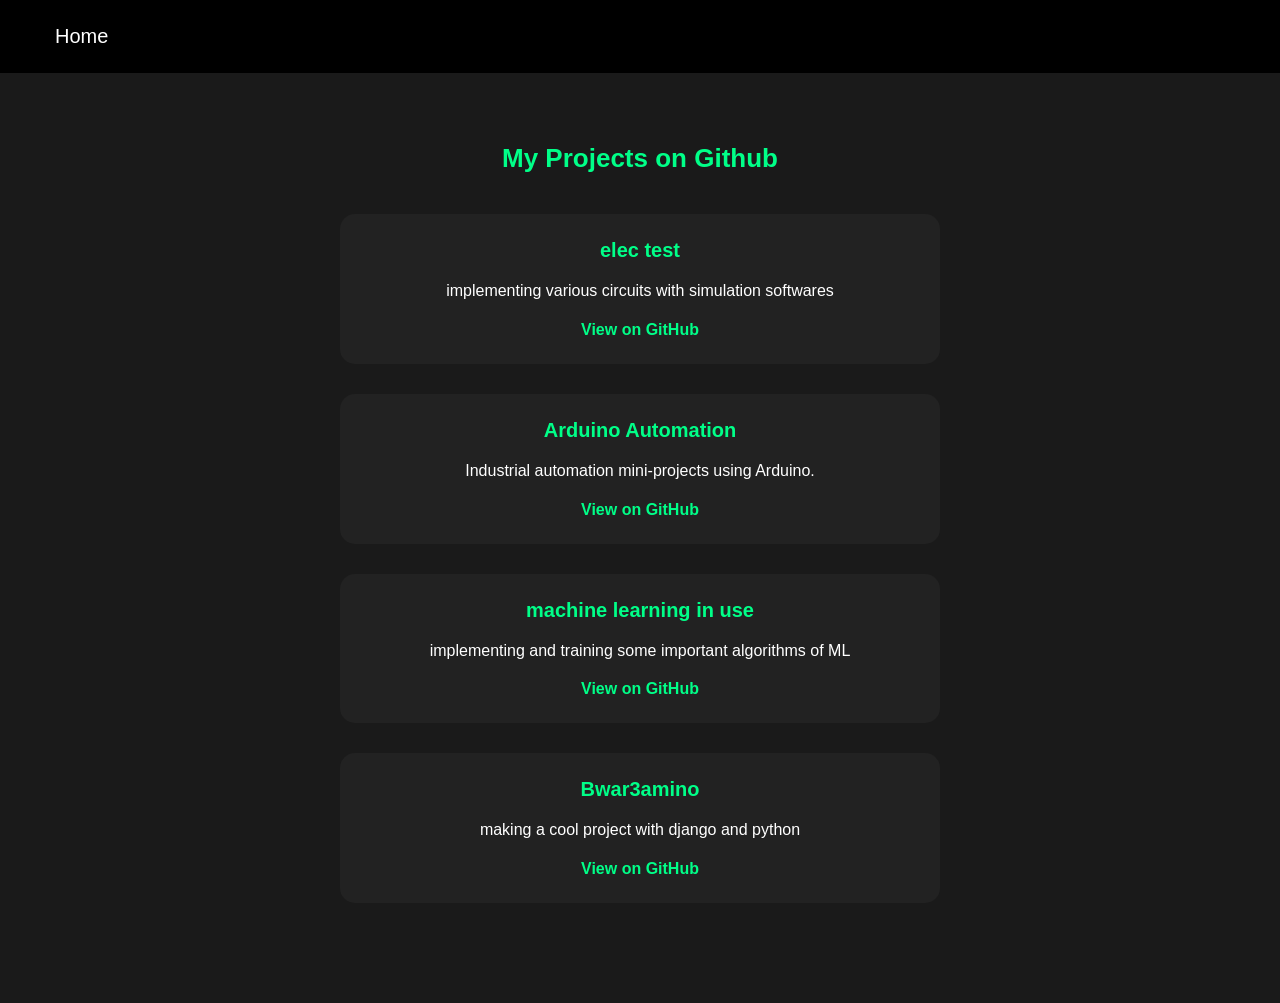
==== projects.html @ 2ed71d12 "the webpage was updated the webpage was updated" ====
<!DOCTYPE html>
<html lang="en">
<head>
    <meta charset="UTF-8">
    <title>My Projects</title>
    <meta name="viewport" content="width=device-width, initial-scale=1.0">
    <link rel="stylesheet" href="style.css">
</head>
<body>

    <div class="navbar">
        <div class="nav-left">
            <a href="index.html">Home</a>
        </div>
    </div>

    <div class="about">
        <h3>My Projects on Github</h3>

        <div class="project-card">
            <h4>elec test</h4>
            <p>implementing various circuits with simulation softwares</p>
            <a href="https://github.com/Bwar3am/electest" target="_blank">View on GitHub</a>
        </div>

        <div class="project-card">
            <h4>Arduino Automation</h4>
            <p>Industrial automation mini-projects using Arduino.</p>
            <a href="https://github.com/Bwar3am/circuits-with-arduino" target="_blank">View on GitHub</a>
        </div>

        <div class="project-card">
            <h4>machine learning in use</h4>
            <p>implementing and training some important algorithms of ML</p>
            <a href="https://github.com/Bwar3am/machine-learning-in-use" target="_blank">View on GitHub</a>
        </div>

        <div class="project-card">
            <h4>Bwar3amino</h4>
            <p>making a cool project with django and python</p>
            <a href="https://github.com/Bwar3am/Bwar3amino" target="_blank">View on GitHub</a>
        </div>

    </div>

</body>
</html>
---- style.css ----
/* ================= GLOBAL RESET ================= */
/* Remove default margins and paddings, set box-sizing to border-box for all elements */
* {
    box-sizing: border-box;
    margin: 0;
    padding: 0;
}

/* ================= BODY STYLES ================= */
/* Set dark background and white text with Poppins font */
body {
    font-family: 'Poppins', sans-serif;
    background-color: #111;
    color: white;
}

/* ================= NAVBAR STYLES ================= */
/* Flex container for navigation bar with black background */
.navbar {
    display: flex;
    justify-content: space-between;
    align-items: center;
    background-color: #000;
    padding: 15px 40px;
    flex-wrap: wrap;
}

/* Left section of navbar - flex container for links */
.nav-left {
    display: flex;
    flex-wrap: wrap;
}

/* Navbar link styles - white text with transition effect */
.nav-left a {
    color: white;
    padding: 10px 15px;
    font-size: 20px;
    text-decoration: none;
    transition: 0.3s;
}

/* Hover effect for navbar links - green color */
.nav-left a:hover {
    color: #00ff88;
}

/* Right section of navbar */
.nav-right {
    margin-top: 0;
}

/* Right navbar link styles - bordered button style */
.nav-right a {
    color: white;
    text-decoration: none;
    padding: 8px 18px;
    border: 1px solid #00ff88;
    border-radius: 20px;
    transition: 0.3s;
    font-size: 16px;
}

/* Hover effect for right navbar link - green background */
.nav-right a:hover {
    background-color: #00ff88;
    color: black;
}

/* ================= HEADER STYLES ================= */
/* Header section with background image */
.header {
    text-align: center;
    padding: 60px 20px;
    background-image: url("dark.jpg");
    background-size: cover;
    background-position: center;
}

/* Profile image in header - circular shape */
.header img {
    width: 200px;
    border-radius: 50%;
    margin-bottom: 20px;
}

/* Header title styles */
.header h2 {
    font-size: 32px;
}

/* Header paragraph styles */
.header p {
    font-size: 18px;
    opacity: 0.8;
}

/* ================= ABOUT SECTION STYLES ================= */
/* About section with dark background */
.about {
    padding: 70px 20px;
    text-align: center;
    background-color: #1a1a1a;
}

/* About section title with green color */
.about h3 {
    margin-bottom: 40px;  /* Increased margin for better spacing */
    font-size: 26px;
    color: #00ff88;
}

/* About section paragraph */
.about p {
    max-width: 800px;
    margin: auto;
    line-height: 1.8;
    font-size: 18px;
}

/* ================= PROJECT CARDS STYLES ================= */
/* Individual project card container */
.project-card {
    background-color: #222;
    padding: 25px;
    margin: 30px auto;  /* Increased margin for better spacing between cards */
    border-radius: 15px;
    max-width: 600px;
    transition: 0.3s;
}

/* Hover effect for project cards - slight scale increase */
.project-card:hover {
    transform: scale(1.05);
}

/* Project card title with green color */
.project-card h4 {
    margin-bottom: 15px;
    color: #00ff88;
    font-size: 20px;
}

/* Project card paragraph */
.project-card p {
    font-size: 16px;
    margin-bottom: 15px;
}

/* Project card link styles */
.project-card a {
    color: #00ff88;
    text-decoration: none;
    font-weight: bold;
}

/* ===================================================== */
/* ==================== TABLET RESPONSIVE ============= */
/* ===================================================== */
@media (max-width: 992px) {

    /* Adjust navbar padding for tablet */
    .navbar {
        padding: 15px 20px;
    }

    /* Smaller profile image for tablet */
    .header img {
        width: 160px;
    }

    /* Smaller header title for tablet */
    .header h2 {
        font-size: 26px;
    }

    /* Adjust about paragraph for tablet */
    .about p {
        font-size: 16px;
        padding: 0 20px;
    }

    /* Project cards take 90% width on tablet */
    .project-card {
        width: 90%;
    }
}

/* ===================================================== */
/* ==================== MOBILE RESPONSIVE ============= */
/* ===================================================== */
@media (max-width: 600px) {

    /* Stack navbar elements vertically on mobile */
    .navbar {
        flex-direction: column;
        align-items: center;
        text-align: center;
    }

    /* Center nav links on mobile */
    .nav-left {
        justify-content: center;
        margin-bottom: 10px;
    }

    /* Smaller nav links on mobile */
    .nav-left a {
        font-size: 16px;
        padding: 8px;
    }

    /* Adjust right nav margin on mobile */
    .nav-right {
        margin-top: 10px;
    }

    /* Smaller right nav button on mobile */
    .nav-right a {
        font-size: 14px;
        padding: 6px 14px;
    }

    /* Adjust header padding for mobile */
    .header {
        padding: 40px 15px;
    }

    /* Smaller profile image for mobile */
    .header img {
        width: 120px;
    }

    /* Smaller header title for mobile */
    .header h2 {
        font-size: 20px;
    }

    /* Smaller header paragraph for mobile */
    .header p {
        font-size: 14px;
    }

    /* Adjust about section padding for mobile */
    .about {
        padding: 40px 15px;
    }

    /* Smaller about title for mobile */
    .about h3 {
        font-size: 20px;
        margin-bottom: 30px;  /* Adjusted for mobile */
    }

    /* Smaller about paragraph for mobile */
    .about p {
        font-size: 14px;
    }

    /* Adjust project card padding for mobile */
    .project-card {
        padding: 20px;
        margin: 20px auto;  /* Slightly smaller margin on mobile */
    }

    /* Smaller project card title for mobile */
    .project-card h4 {
        font-size: 16px;
    }

    /* Smaller project card paragraph for mobile */
    .project-card p {
        font-size: 14px;
    }
}
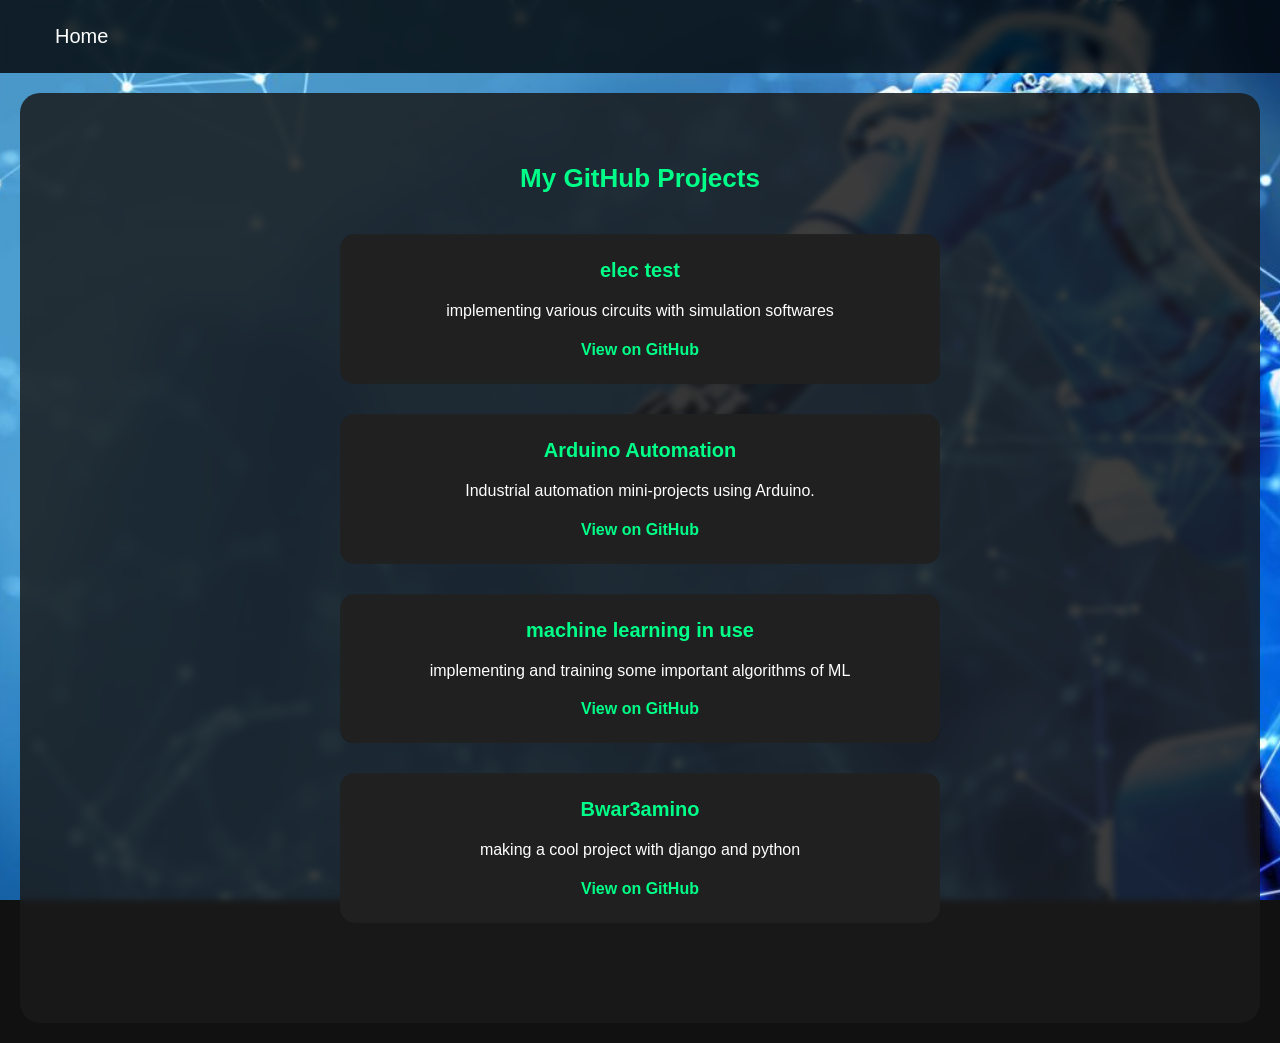
==== commit 3e80eca3: "the front was maked better the front was maked better" ====
--- a/projects.html
+++ b/projects.html
@@ -15,7 +15,7 @@
     </div>
 
     <div class="about">
-        <h3>My Projects on Github</h3>
+        <h3>My GitHub Projects</h3>
 
         <div class="project-card">
             <h4>elec test</h4>
--- a/style.css
+++ b/style.css
@@ -7,22 +7,30 @@
 }
 
 /* ================= BODY STYLES ================= */
-/* Set dark background and white text with Poppins font */
+/* Set background image and text styles */
 body {
     font-family: 'Poppins', sans-serif;
-    background-color: #111;
+    background-image: url("modern.jpg");  /* Background image for the page */
+    background-size: cover;                      /* Image covers the entire page */
+    background-position: center;                 /* Center the image */
+    background-attachment: fixed;                 /* Image stays fixed while scrolling */
+    background-color: #111;                       /* Fallback color if image fails to load */
     color: white;
+    min-height: 100vh;                            /* Minimum height of the page */
+    margin: 0;
+    padding: 0;
 }
 
 /* ================= NAVBAR STYLES ================= */
-/* Flex container for navigation bar with black background */
+/* Flex container for navigation bar with semi-transparent black background */
 .navbar {
     display: flex;
     justify-content: space-between;
     align-items: center;
-    background-color: #000;
+    background-color: rgba(0, 0, 0, 0.8);        /* Semi-transparent black */
     padding: 15px 40px;
     flex-wrap: wrap;
+    backdrop-filter: blur(5px);                   /* Optional: adds blur effect behind navbar */
 }
 
 /* Left section of navbar - flex container for links */
@@ -68,13 +76,11 @@
 }
 
 /* ================= HEADER STYLES ================= */
-/* Header section with background image */
+/* Header section - removed background image since body has it */
 .header {
     text-align: center;
     padding: 60px 20px;
-    background-image: url("dark.jpg");
-    background-size: cover;
-    background-position: center;
+    /* background-image is removed - now using body background */
 }
 
 /* Profile image in header - circular shape */
@@ -96,16 +102,19 @@
 }
 
 /* ================= ABOUT SECTION STYLES ================= */
-/* About section with dark background */
+/* About section with semi-transparent dark background */
 .about {
     padding: 70px 20px;
     text-align: center;
-    background-color: #1a1a1a;
+    background-color: rgba(26, 26, 26, 0.85);    /* Semi-transparent dark background */
+    margin: 20px;                                 /* Adds space around the section */
+    border-radius: 20px;                          /* Rounded corners */
+    backdrop-filter: blur(3px);                    /* Optional: adds slight blur effect */
 }
 
 /* About section title with green color */
 .about h3 {
-    margin-bottom: 40px;  /* Increased margin for better spacing */
+    margin-bottom: 40px;
     font-size: 26px;
     color: #00ff88;
 }
@@ -119,14 +128,15 @@
 }
 
 /* ================= PROJECT CARDS STYLES ================= */
-/* Individual project card container */
+/* Individual project card container with semi-transparent background */
 .project-card {
-    background-color: #222;
+    background-color: rgba(34, 34, 34, 0.9);      /* Semi-transparent dark background */
     padding: 25px;
-    margin: 30px auto;  /* Increased margin for better spacing between cards */
+    margin: 30px auto;
     border-radius: 15px;
     max-width: 600px;
     transition: 0.3s;
+    backdrop-filter: blur(2px);                    /* Optional: adds slight blur effect */
 }
 
 /* Hover effect for project cards - slight scale increase */
@@ -178,6 +188,12 @@
     .about p {
         font-size: 16px;
         padding: 0 20px;
+    }
+
+    /* Adjust about section for tablet */
+    .about {
+        margin: 15px;
+        padding: 50px 15px;
     }
 
     /* Project cards take 90% width on tablet */
@@ -196,6 +212,7 @@
         flex-direction: column;
         align-items: center;
         text-align: center;
+        padding: 10px 15px;
     }
 
     /* Center nav links on mobile */
@@ -241,15 +258,16 @@
         font-size: 14px;
     }
 
-    /* Adjust about section padding for mobile */
+    /* Adjust about section for mobile */
     .about {
-        padding: 40px 15px;
+        padding: 30px 12px;
+        margin: 10px;
     }
 
     /* Smaller about title for mobile */
     .about h3 {
         font-size: 20px;
-        margin-bottom: 30px;  /* Adjusted for mobile */
+        margin-bottom: 30px;
     }
 
     /* Smaller about paragraph for mobile */
@@ -260,7 +278,8 @@
     /* Adjust project card padding for mobile */
     .project-card {
         padding: 20px;
-        margin: 20px auto;  /* Slightly smaller margin on mobile */
+        margin: 20px auto;
+        width: 95%;
     }
 
     /* Smaller project card title for mobile */
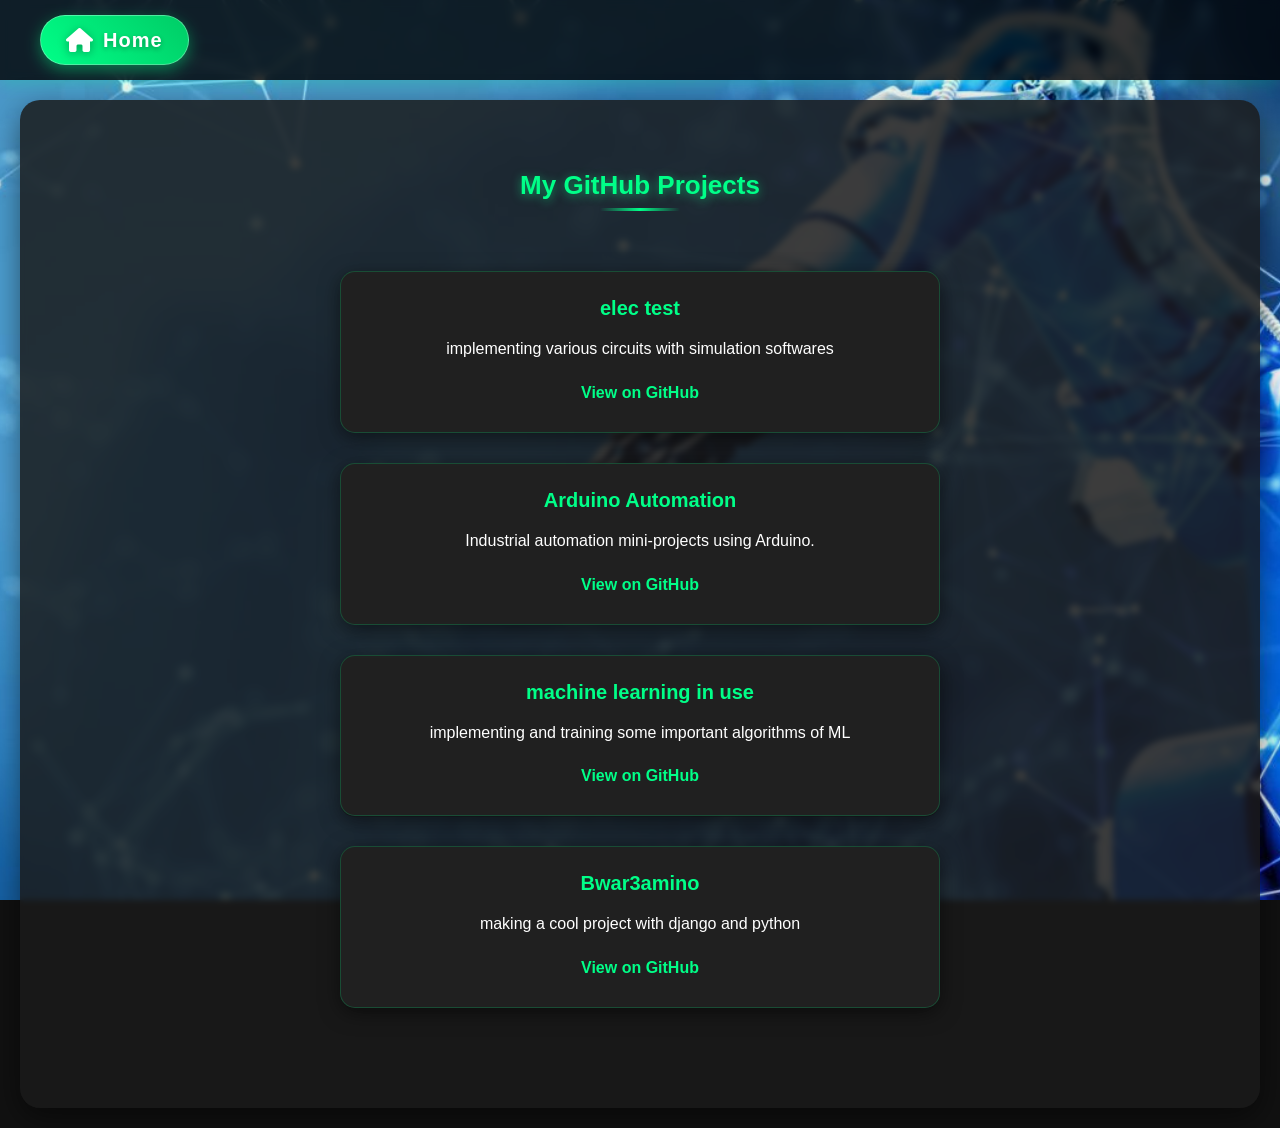
==== commit 021fe61a: "the ui was updated the ui was updated" ====
--- a/projects.html
+++ b/projects.html
@@ -4,13 +4,17 @@
     <meta charset="UTF-8">
     <title>My Projects</title>
     <meta name="viewport" content="width=device-width, initial-scale=1.0">
+    <link rel="stylesheet" href="https://cdnjs.cloudflare.com/ajax/libs/font-awesome/6.0.0-beta3/css/all.min.css">
     <link rel="stylesheet" href="style.css">
 </head>
 <body>
 
     <div class="navbar">
         <div class="nav-left">
-            <a href="index.html">Home</a>
+            <a href="index.html" class="home-button">
+                <i class="fas fa-home"></i>
+                <span>Home</span>
+            </a>
         </div>
     </div>
 
--- a/style.css
+++ b/style.css
@@ -30,32 +30,109 @@
     background-color: rgba(0, 0, 0, 0.8);        /* Semi-transparent black */
     padding: 15px 40px;
     flex-wrap: wrap;
-    backdrop-filter: blur(5px);                   /* Optional: adds blur effect behind navbar */
+    backdrop-filter: blur(5px);                   /* Adds blur effect behind navbar */
+    box-shadow: 0 4px 15px rgba(0, 255, 136, 0.2); /* Green glow effect */
 }
 
 /* Left section of navbar - flex container for links */
 .nav-left {
     display: flex;
     flex-wrap: wrap;
-}
-
-/* Navbar link styles - white text with transition effect */
-.nav-left a {
+    align-items: center;
+    gap: 5px;
+}
+
+/* ================= HOME BUTTON STYLES ================= */
+/* Stylish home button with icon */
+.home-button {
+    display: flex;
+    align-items: center;
+    gap: 10px;                                    /* Space between icon and text */
     color: white;
-    padding: 10px 15px;
+    padding: 12px 25px;
     font-size: 20px;
     text-decoration: none;
     transition: 0.3s;
-}
-
-/* Hover effect for navbar links - green color */
-.nav-left a:hover {
+    background: linear-gradient(45deg, #00ff88, #00cc66); /* Gradient background */
+    border-radius: 50px;                           /* Fully rounded button */
+    box-shadow: 0 5px 15px rgba(0, 255, 136, 0.4);  /* Glowing shadow */
+    border: 1px solid rgba(255, 255, 255, 0.3);     /* Subtle border */
+    position: relative;
+    overflow: hidden;                               /* For shine effect */
+}
+
+/* Home icon styles */
+.home-button i {
+    font-size: 24px;
+    filter: drop-shadow(0 2px 5px rgba(0, 0, 0, 0.3));
+    animation: bounce 2s infinite;                  /* Bouncing animation for icon */
+}
+
+/* Home text styles */
+.home-button span {
+    font-weight: bold;
+    letter-spacing: 1px;
+    text-shadow: 0 2px 5px rgba(0, 0, 0, 0.3);
+}
+
+/* Shine effect on hover */
+.home-button::before {
+    content: '';
+    position: absolute;
+    top: 0;
+    left: -100%;
+    width: 100%;
+    height: 100%;
+    background: linear-gradient(90deg, transparent, rgba(255, 255, 255, 0.3), transparent);
+    transition: left 0.7s;
+}
+
+/* Hover effects for home button */
+.home-button:hover {
+    transform: translateY(-3px);                    /* Lift up effect */
+    box-shadow: 0 8px 25px rgba(0, 255, 136, 0.6);  /* Stronger glow on hover */
+    background: linear-gradient(45deg, #00cc66, #00ff88); /* Reverse gradient */
+}
+
+/* Shine animation on hover */
+.home-button:hover::before {
+    left: 100%;
+}
+
+/* Active state (when clicked) */
+.home-button:active {
+    transform: translateY(0);
+    box-shadow: 0 3px 10px rgba(0, 255, 136, 0.4);
+}
+
+/* ================= NAVBAR LINK STYLES ================= */
+/* Regular navbar links */
+.nav-left a:not(.home-button) {
+    color: white;
+    padding: 10px 15px;
+    font-size: 18px;
+    text-decoration: none;
+    transition: 0.3s;
+    border-radius: 5px;
+    margin: 0 2px;
+}
+
+/* Hover effect for regular navbar links */
+.nav-left a:not(.home-button):hover {
     color: #00ff88;
+    background-color: rgba(255, 255, 255, 0.1);
+}
+
+/* Active link style */
+.nav-left a.active {
+    color: #00ff88;
+    border-bottom: 2px solid #00ff88;
 }
 
 /* Right section of navbar */
 .nav-right {
-    margin-top: 0;
+    display: flex;
+    align-items: center;
 }
 
 /* Right navbar link styles - bordered button style */
@@ -67,38 +144,56 @@
     border-radius: 20px;
     transition: 0.3s;
     font-size: 16px;
+    background-color: rgba(0, 0, 0, 0.3);
 }
 
 /* Hover effect for right navbar link - green background */
 .nav-right a:hover {
     background-color: #00ff88;
     color: black;
+    box-shadow: 0 0 15px #00ff88;
+}
+
+/* Bouncing animation for home icon */
+@keyframes bounce {
+    0%, 100% {
+        transform: translateY(0);
+    }
+    50% {
+        transform: translateY(-3px);
+    }
 }
 
 /* ================= HEADER STYLES ================= */
-/* Header section - removed background image since body has it */
+/* Header section */
 .header {
     text-align: center;
     padding: 60px 20px;
-    /* background-image is removed - now using body background */
 }
 
 /* Profile image in header - circular shape */
 .header img {
     width: 200px;
+    height: 200px;
     border-radius: 50%;
     margin-bottom: 20px;
+    border: 3px solid #00ff88;                     /* Green border around profile */
+    box-shadow: 0 0 25px rgba(0, 255, 136, 0.5);    /* Glowing effect */
+    object-fit: cover;
 }
 
 /* Header title styles */
 .header h2 {
     font-size: 32px;
+    text-shadow: 0 2px 10px rgba(0, 255, 136, 0.3); /* Text glow */
+    margin-bottom: 10px;
 }
 
 /* Header paragraph styles */
 .header p {
     font-size: 18px;
-    opacity: 0.8;
+    opacity: 0.9;
+    margin: 5px 0;
 }
 
 /* ================= ABOUT SECTION STYLES ================= */
@@ -109,7 +204,8 @@
     background-color: rgba(26, 26, 26, 0.85);    /* Semi-transparent dark background */
     margin: 20px;                                 /* Adds space around the section */
     border-radius: 20px;                          /* Rounded corners */
-    backdrop-filter: blur(3px);                    /* Optional: adds slight blur effect */
+    backdrop-filter: blur(3px);                    /* Adds slight blur effect */
+    box-shadow: 0 10px 30px rgba(0, 0, 0, 0.5);    /* Shadow for depth */
 }
 
 /* About section title with green color */
@@ -117,6 +213,22 @@
     margin-bottom: 40px;
     font-size: 26px;
     color: #00ff88;
+    text-shadow: 0 2px 10px rgba(0, 255, 136, 0.5); /* Glowing text */
+    position: relative;
+    display: inline-block;
+}
+
+/* Decorative line under title */
+.about h3::after {
+    content: '';
+    position: absolute;
+    bottom: -10px;
+    left: 50%;
+    transform: translateX(-50%);
+    width: 80px;
+    height: 3px;
+    background: linear-gradient(90deg, transparent, #00ff88, transparent);
+    border-radius: 3px;
 }
 
 /* About section paragraph */
@@ -136,12 +248,16 @@
     border-radius: 15px;
     max-width: 600px;
     transition: 0.3s;
-    backdrop-filter: blur(2px);                    /* Optional: adds slight blur effect */
+    backdrop-filter: blur(2px);                    /* Adds slight blur effect */
+    border: 1px solid rgba(0, 255, 136, 0.2);      /* Subtle green border */
+    box-shadow: 0 5px 20px rgba(0, 0, 0, 0.5);      /* Shadow for depth */
 }
 
 /* Hover effect for project cards - slight scale increase */
 .project-card:hover {
     transform: scale(1.05);
+    border-color: #00ff88;                          /* Green border on hover */
+    box-shadow: 0 8px 30px rgba(0, 255, 136, 0.3);  /* Green glow on hover */
 }
 
 /* Project card title with green color */
@@ -162,6 +278,17 @@
     color: #00ff88;
     text-decoration: none;
     font-weight: bold;
+    padding: 5px 15px;
+    border-radius: 20px;
+    transition: 0.3s;
+    display: inline-block;
+}
+
+/* Hover effect for project links */
+.project-card a:hover {
+    background-color: #00ff88;
+    color: #222;
+    box-shadow: 0 0 15px #00ff88;
 }
 
 /* ===================================================== */
@@ -174,9 +301,26 @@
         padding: 15px 20px;
     }
 
+    /* Smaller home button for tablet */
+    .home-button {
+        padding: 10px 20px;
+        font-size: 18px;
+    }
+
+    .home-button i {
+        font-size: 22px;
+    }
+
+    /* Regular nav links for tablet */
+    .nav-left a:not(.home-button) {
+        padding: 8px 12px;
+        font-size: 16px;
+    }
+
     /* Smaller profile image for tablet */
     .header img {
         width: 160px;
+        height: 160px;
     }
 
     /* Smaller header title for tablet */
@@ -219,12 +363,29 @@
     .nav-left {
         justify-content: center;
         margin-bottom: 10px;
-    }
-
-    /* Smaller nav links on mobile */
-    .nav-left a {
+        width: 100%;
+        gap: 3px;
+    }
+
+    /* Smaller home button for mobile */
+    .home-button {
+        padding: 8px 15px;
         font-size: 16px;
-        padding: 8px;
+        gap: 6px;
+    }
+
+    .home-button i {
+        font-size: 18px;
+    }
+
+    .home-button span {
+        font-size: 14px;
+    }
+
+    /* Regular nav links for mobile */
+    .nav-left a:not(.home-button) {
+        padding: 6px 8px;
+        font-size: 14px;
     }
 
     /* Adjust right nav margin on mobile */
@@ -246,11 +407,12 @@
     /* Smaller profile image for mobile */
     .header img {
         width: 120px;
+        height: 120px;
     }
 
     /* Smaller header title for mobile */
     .header h2 {
-        font-size: 20px;
+        font-size: 18px;
     }
 
     /* Smaller header paragraph for mobile */
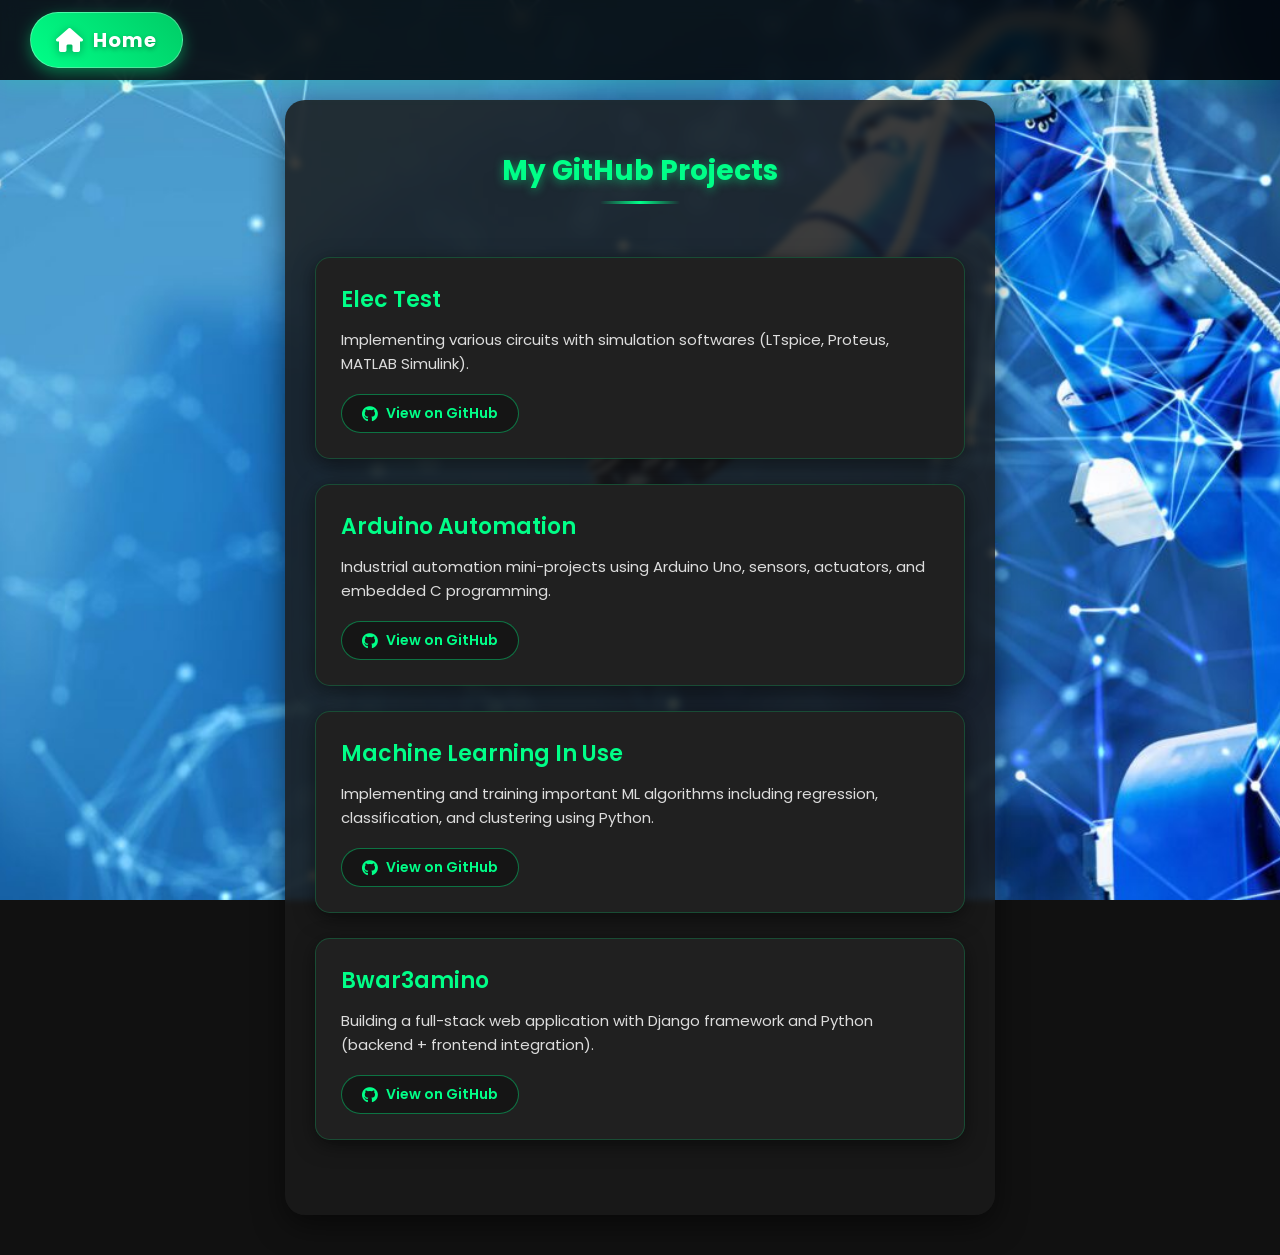
==== commit 0b06e7b0: "update update" ====
--- a/projects.html
+++ b/projects.html
@@ -2,13 +2,18 @@
 <html lang="en">
 <head>
     <meta charset="UTF-8">
-    <title>My Projects</title>
-    <meta name="viewport" content="width=device-width, initial-scale=1.0">
+    <meta name="viewport" content="width=device-width, initial-scale=1.0, viewport-fit=cover">
+    <title>My Projects | Barsam</title>
+    <!-- Font Awesome Icons CDN -->
     <link rel="stylesheet" href="https://cdnjs.cloudflare.com/ajax/libs/font-awesome/6.0.0-beta3/css/all.min.css">
-    <link rel="stylesheet" href="style.css">
+    <!-- Google Fonts Poppins -->
+    <link href="https://fonts.googleapis.com/css2?family=Poppins:wght@300;400;500;600;700;800&display=swap" rel="stylesheet">
+    <!-- Projects Page CSS -->
+    <link rel="stylesheet" href="style1.css">
 </head>
 <body>
 
+    <!-- Navigation Bar -->
     <div class="navbar">
         <div class="nav-left">
             <a href="index.html" class="home-button">
@@ -18,31 +23,44 @@
         </div>
     </div>
 
-    <div class="about">
+    <!-- Projects Section -->
+    <div class="projects-container">
         <h3>My GitHub Projects</h3>
 
+        <!-- Project Card 1 -->
         <div class="project-card">
-            <h4>elec test</h4>
-            <p>implementing various circuits with simulation softwares</p>
-            <a href="https://github.com/Bwar3am/electest" target="_blank">View on GitHub</a>
+            <h4>Elec Test</h4>
+            <p>Implementing various circuits with simulation softwares (LTspice, Proteus, MATLAB Simulink).</p>
+            <a href="https://github.com/Bwar3am/electest" target="_blank" rel="noopener noreferrer">
+                <i class="fab fa-github"></i> View on GitHub
+            </a>
         </div>
 
+        <!-- Project Card 2 -->
         <div class="project-card">
             <h4>Arduino Automation</h4>
-            <p>Industrial automation mini-projects using Arduino.</p>
-            <a href="https://github.com/Bwar3am/circuits-with-arduino" target="_blank">View on GitHub</a>
+            <p>Industrial automation mini-projects using Arduino Uno, sensors, actuators, and embedded C programming.</p>
+            <a href="https://github.com/Bwar3am/circuits-with-arduino" target="_blank" rel="noopener noreferrer">
+                <i class="fab fa-github"></i> View on GitHub
+            </a>
         </div>
 
+        <!-- Project Card 3 -->
         <div class="project-card">
-            <h4>machine learning in use</h4>
-            <p>implementing and training some important algorithms of ML</p>
-            <a href="https://github.com/Bwar3am/machine-learning-in-use" target="_blank">View on GitHub</a>
+            <h4>Machine Learning In Use</h4>
+            <p>Implementing and training important ML algorithms including regression, classification, and clustering using Python.</p>
+            <a href="https://github.com/Bwar3am/machine-learning-in-use" target="_blank" rel="noopener noreferrer">
+                <i class="fab fa-github"></i> View on GitHub
+            </a>
         </div>
 
+        <!-- Project Card 4 -->
         <div class="project-card">
             <h4>Bwar3amino</h4>
-            <p>making a cool project with django and python</p>
-            <a href="https://github.com/Bwar3am/Bwar3amino" target="_blank">View on GitHub</a>
+            <p>Building a full-stack web application with Django framework and Python (backend + frontend integration).</p>
+            <a href="https://github.com/Bwar3am/Bwar3amino" target="_blank" rel="noopener noreferrer">
+                <i class="fab fa-github"></i> View on GitHub
+            </a>
         </div>
 
     </div>
--- a/style1.css
+++ b/style1.css
@@ -0,0 +1,394 @@
+/* ===================================================== */
+/* PROJECTS PAGE - COMPLETE STYLESHEET                  */
+/* ===================================================== */
+
+/* ================= GLOBAL RESET ================= */
+* {
+    box-sizing: border-box;
+    margin: 0;
+    padding: 0;
+}
+
+/* ================= BODY STYLES ================= */
+body {
+    font-family: 'Poppins', sans-serif;
+    background-image: url("modern.jpg");
+    background-size: cover;
+    background-position: center;
+    background-attachment: fixed;
+    background-color: #111;
+    color: white;
+    min-height: 100vh;
+    display: flex;
+    flex-direction: column;
+}
+
+/* ================= NAVBAR STYLES ================= */
+/* Desktop: Fixed at top, aligned to left */
+.navbar {
+    display: flex;
+    justify-content: flex-start;
+    align-items: center;
+    background-color: rgba(0, 0, 0, 0.85);
+    padding: 12px 30px;
+    backdrop-filter: blur(8px);
+    box-shadow: 0 4px 20px rgba(0, 255, 136, 0.2);
+    position: fixed;
+    top: 0;
+    left: 0;
+    width: 100%;
+    z-index: 1000;
+}
+
+/* Left section of navbar */
+.nav-left {
+    display: flex;
+    flex-wrap: wrap;
+    align-items: center;
+    justify-content: flex-start;
+    gap: 15px;
+}
+
+/* ================= HOME BUTTON STYLES ================= */
+.home-button {
+    display: flex;
+    align-items: center;
+    gap: 10px;
+    color: white;
+    padding: 12px 25px;
+    font-size: 20px;
+    text-decoration: none;
+    transition: 0.3s;
+    background: linear-gradient(45deg, #00ff88, #00cc66);
+    border-radius: 50px;
+    box-shadow: 0 5px 15px rgba(0, 255, 136, 0.4);
+    border: 1px solid rgba(255, 255, 255, 0.3);
+    position: relative;
+    overflow: hidden;
+}
+
+.home-button i {
+    font-size: 24px;
+    filter: drop-shadow(0 2px 5px rgba(0, 0, 0, 0.3));
+    animation: bounce 2s infinite;
+}
+
+.home-button span {
+    font-weight: bold;
+    letter-spacing: 1px;
+    text-shadow: 0 2px 5px rgba(0, 0, 0, 0.3);
+}
+
+/* Shine effect */
+.home-button::before {
+    content: '';
+    position: absolute;
+    top: 0;
+    left: -100%;
+    width: 100%;
+    height: 100%;
+    background: linear-gradient(90deg, transparent, rgba(255, 255, 255, 0.3), transparent);
+    transition: left 0.7s;
+}
+
+.home-button:hover {
+    transform: translateY(-3px);
+    box-shadow: 0 8px 25px rgba(0, 255, 136, 0.6);
+    background: linear-gradient(45deg, #00cc66, #00ff88);
+}
+
+.home-button:hover::before {
+    left: 100%;
+}
+
+.home-button:active {
+    transform: translateY(0);
+    box-shadow: 0 3px 10px rgba(0, 255, 136, 0.4);
+}
+
+/* Bounce animation */
+@keyframes bounce {
+    0%, 100% {
+        transform: translateY(0);
+    }
+    50% {
+        transform: translateY(-3px);
+    }
+}
+
+/* Hide credit text on desktop */
+.navbar::after {
+    display: none;
+}
+
+/* ================= PROJECTS CONTAINER ================= */
+.projects-container {
+    max-width: 800px;
+    margin: 100px auto 40px auto;
+    padding: 50px 30px;
+    text-align: center;
+    background-color: rgba(26, 26, 26, 0.85);
+    border-radius: 20px;
+    backdrop-filter: blur(3px);
+    box-shadow: 0 10px 30px rgba(0, 0, 0, 0.5);
+}
+
+/* Title styles */
+.projects-container h3 {
+    margin-bottom: 40px;
+    font-size: 28px;
+    color: #00ff88;
+    text-shadow: 0 2px 10px rgba(0, 255, 136, 0.5);
+    position: relative;
+    display: inline-block;
+}
+
+/* Decorative line under title */
+.projects-container h3::after {
+    content: '';
+    position: absolute;
+    bottom: -12px;
+    left: 50%;
+    transform: translateX(-50%);
+    width: 80px;
+    height: 3px;
+    background: linear-gradient(90deg, transparent, #00ff88, transparent);
+    border-radius: 3px;
+}
+
+/* ================= PROJECT CARDS ================= */
+.project-card {
+    background-color: rgba(34, 34, 34, 0.9);
+    padding: 25px;
+    margin: 25px auto;
+    border-radius: 15px;
+    max-width: 650px;
+    transition: all 0.3s ease;
+    backdrop-filter: blur(2px);
+    border: 1px solid rgba(0, 255, 136, 0.2);
+    box-shadow: 0 5px 20px rgba(0, 0, 0, 0.5);
+    text-align: left;
+}
+
+.project-card:hover {
+    transform: translateY(-5px) scale(1.02);
+    border-color: #00ff88;
+    box-shadow: 0 8px 30px rgba(0, 255, 136, 0.3);
+}
+
+.project-card h4 {
+    margin-bottom: 12px;
+    color: #00ff88;
+    font-size: 22px;
+    font-weight: 600;
+}
+
+.project-card p {
+    font-size: 15px;
+    margin-bottom: 18px;
+    line-height: 1.6;
+    color: #ddd;
+}
+
+.project-card a {
+    color: #00ff88;
+    text-decoration: none;
+    font-weight: 600;
+    padding: 8px 20px;
+    border-radius: 30px;
+    transition: all 0.3s ease;
+    display: inline-flex;
+    align-items: center;
+    gap: 8px;
+    border: 1px solid rgba(0, 255, 136, 0.4);
+    background-color: rgba(0, 0, 0, 0.3);
+    font-size: 14px;
+}
+
+.project-card a i {
+    font-size: 16px;
+}
+
+.project-card a:hover {
+    background-color: #00ff88;
+    color: #111;
+    box-shadow: 0 0 15px #00ff88;
+    border-color: transparent;
+}
+
+/* ===================================================== */
+/* ================= TABLET RESPONSIVE ================= */
+/* ===================================================== */
+@media (max-width: 992px) {
+    body {
+        display: flex;
+        flex-direction: column;
+        min-height: 100vh;
+    }
+    
+    /* Navbar moves to bottom */
+    .navbar {
+        position: relative;
+        margin-top: auto;
+        top: auto;
+        left: auto;
+        width: 100%;
+        display: flex;
+        flex-direction: column;
+        justify-content: center;
+        align-items: center;
+        padding: 12px 20px;
+        background-color: rgba(0, 0, 0, 0.92);
+        border-radius: 0;
+        box-shadow: 0 -4px 18px rgba(0, 255, 136, 0.12);
+    }
+    
+    /* Center the home button */
+    .nav-left {
+        justify-content: center;
+        width: 100%;
+    }
+    
+    /* Show credit text */
+    .navbar::after {
+        display: block;
+        content: "🔥 Made with passion by me";
+        width: 100%;
+        text-align: center;
+        font-size: 11px;
+        opacity: 0.75;
+        margin-top: 8px;
+        color: #00ff88;
+        letter-spacing: 0.5px;
+    }
+    
+    /* Adjust container margin */
+    .projects-container {
+        margin: 30px 20px 40px 20px;
+        padding: 40px 25px;
+    }
+    
+    .projects-container h3 {
+        font-size: 26px;
+    }
+    
+    .project-card {
+        padding: 22px;
+    }
+    
+    .project-card h4 {
+        font-size: 20px;
+    }
+}
+
+/* ===================================================== */
+/* ================= MOBILE RESPONSIVE ================= */
+/* ===================================================== */
+@media (max-width: 600px) {
+    /* Navbar stays at bottom, more compact */
+    .navbar {
+        padding: 10px 15px;
+    }
+    
+    .home-button {
+        padding: 8px 18px;
+        font-size: 16px;
+        gap: 8px;
+    }
+    
+    .home-button i {
+        font-size: 18px;
+        animation: none;
+    }
+    
+    .home-button span {
+        font-size: 14px;
+    }
+    
+    .navbar::after {
+        font-size: 9px;
+        margin-top: 6px;
+    }
+    
+    /* Container adjustments */
+    .projects-container {
+        margin: 20px 12px 30px 12px;
+        padding: 30px 15px;
+    }
+    
+    .projects-container h3 {
+        font-size: 22px;
+        margin-bottom: 30px;
+    }
+    
+    .projects-container h3::after {
+        width: 60px;
+        bottom: -8px;
+    }
+    
+    /* Card adjustments */
+    .project-card {
+        padding: 18px;
+        margin: 18px auto;
+    }
+    
+    .project-card h4 {
+        font-size: 18px;
+    }
+    
+    .project-card p {
+        font-size: 13px;
+        line-height: 1.5;
+    }
+    
+    .project-card a {
+        padding: 6px 16px;
+        font-size: 12px;
+    }
+    
+    .project-card a i {
+        font-size: 13px;
+    }
+}
+
+/* ================= EXTRA SMALL MOBILE ================= */
+@media (max-width: 400px) {
+    .home-button {
+        padding: 6px 14px;
+        font-size: 14px;
+    }
+    
+    .home-button i {
+        font-size: 16px;
+    }
+    
+    .home-button span {
+        font-size: 12px;
+    }
+    
+    .navbar::after {
+        font-size: 8px;
+        margin-top: 5px;
+    }
+    
+    .projects-container {
+        margin: 15px 10px 25px 10px;
+        padding: 25px 12px;
+    }
+    
+    .projects-container h3 {
+        font-size: 20px;
+    }
+    
+    .project-card {
+        padding: 15px;
+    }
+    
+    .project-card h4 {
+        font-size: 16px;
+    }
+    
+    .project-card p {
+        font-size: 12px;
+    }
+}
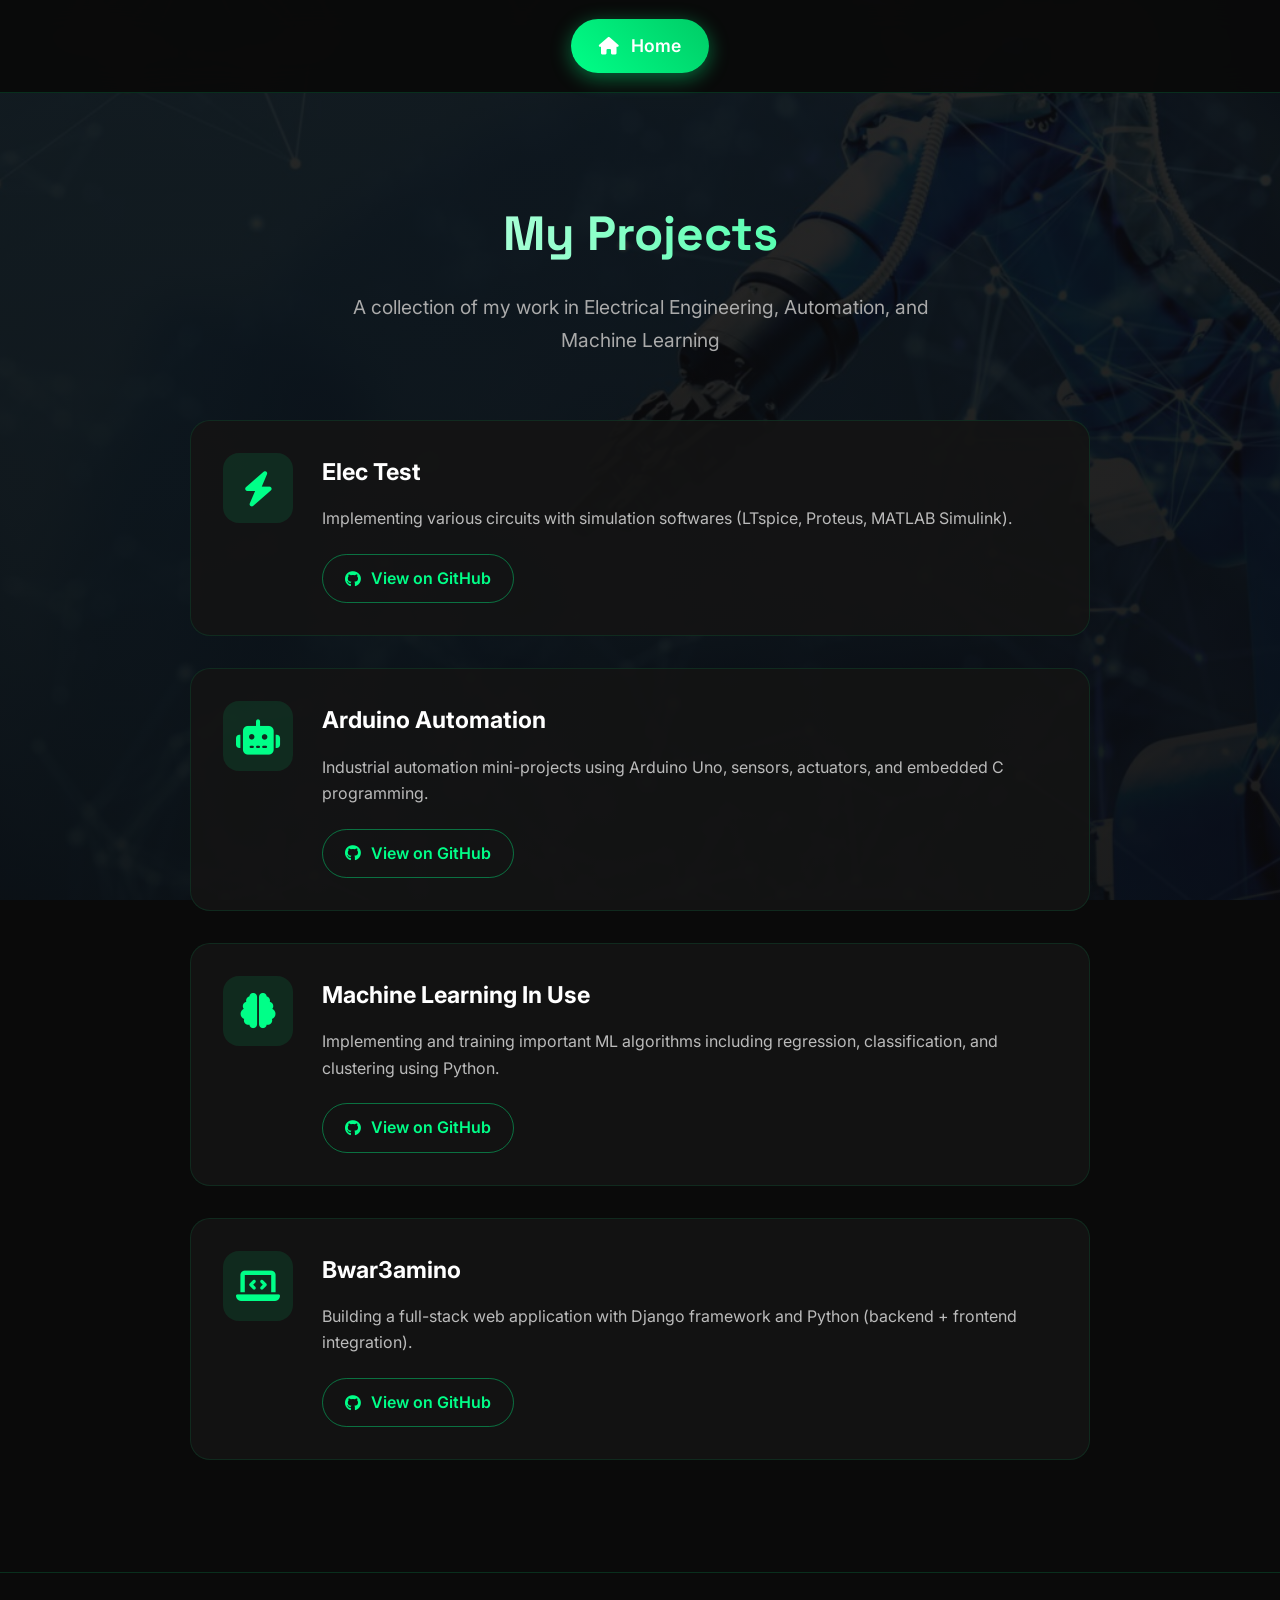
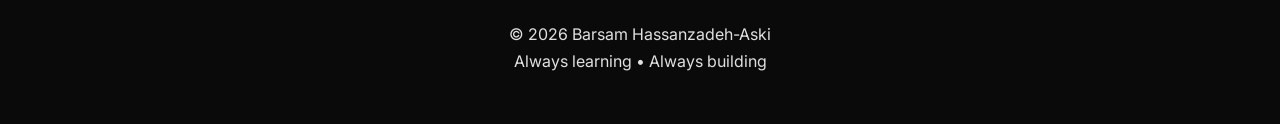
==== commit ab7c38b6: "all the tasks were updated all the tasks were updated" ====
--- a/projects.html
+++ b/projects.html
@@ -2,68 +2,97 @@
 <html lang="en">
 <head>
     <meta charset="UTF-8">
-    <meta name="viewport" content="width=device-width, initial-scale=1.0, viewport-fit=cover">
-    <title>My Projects | Barsam</title>
-    <!-- Font Awesome Icons CDN -->
-    <link rel="stylesheet" href="https://cdnjs.cloudflare.com/ajax/libs/font-awesome/6.0.0-beta3/css/all.min.css">
-    <!-- Google Fonts Poppins -->
-    <link href="https://fonts.googleapis.com/css2?family=Poppins:wght@300;400;500;600;700;800&display=swap" rel="stylesheet">
-    <!-- Projects Page CSS -->
+    <meta name="viewport" content="width=device-width, initial-scale=1.0">
+    <title>My Projects | Barsam Hassanzadeh-Aski</title>
+    <meta name="description" content="Showcase of my projects in Electrical Engineering, Automation, and Machine Learning.">
+    
+    <!-- Font Awesome -->
+    <link rel="stylesheet" href="https://cdnjs.cloudflare.com/ajax/libs/font-awesome/6.5.1/css/all.min.css">
+    <!-- Google Fonts -->
+    <link href="https://fonts.googleapis.com/css2?family=Inter:wght@300;400;500;600;700&family=Space+Grotesk:wght@500;600;700&display=swap" rel="stylesheet">
+    
     <link rel="stylesheet" href="style1.css">
 </head>
 <body>
+    <!-- Background -->
+    <div class="background"></div>
 
-    <!-- Navigation Bar -->
-    <div class="navbar">
-        <div class="nav-left">
-            <a href="index.html" class="home-button">
-                <i class="fas fa-home"></i>
-                <span>Home</span>
-            </a>
-        </div>
-    </div>
+    <!-- Navbar -->
+    <nav class="navbar">
+        <a href="index.html" class="home-button">
+            <i class="fas fa-home"></i>
+            <span>Home</span>
+        </a>
+    </nav>
 
     <!-- Projects Section -->
-    <div class="projects-container">
-        <h3>My GitHub Projects</h3>
+    <section class="projects-page">
+        <div class="projects-container">
+            <h1 class="section-title">My Projects</h1>
+            <p class="projects-subtitle">A collection of my work in Electrical Engineering, Automation, and Machine Learning</p>
+            
+            <!-- Project Card 1 -->
+            <div class="project-card">
+                <div class="project-icon">
+                    <i class="fas fa-bolt"></i>
+                </div>
+                <div class="project-content">
+                    <h3>Elec Test</h3>
+                    <p>Implementing various circuits with simulation softwares (LTspice, Proteus, MATLAB Simulink).</p>
+                    <a href="https://github.com/Bwar3am/electest" target="_blank" rel="noopener noreferrer">
+                        <i class="fab fa-github"></i> View on GitHub
+                    </a>
+                </div>
+            </div>
 
-        <!-- Project Card 1 -->
-        <div class="project-card">
-            <h4>Elec Test</h4>
-            <p>Implementing various circuits with simulation softwares (LTspice, Proteus, MATLAB Simulink).</p>
-            <a href="https://github.com/Bwar3am/electest" target="_blank" rel="noopener noreferrer">
-                <i class="fab fa-github"></i> View on GitHub
-            </a>
+            <!-- Project Card 2 -->
+            <div class="project-card">
+                <div class="project-icon">
+                    <i class="fas fa-robot"></i>
+                </div>
+                <div class="project-content">
+                    <h3>Arduino Automation</h3>
+                    <p>Industrial automation mini-projects using Arduino Uno, sensors, actuators, and embedded C programming.</p>
+                    <a href="https://github.com/Bwar3am/circuits-with-arduino" target="_blank" rel="noopener noreferrer">
+                        <i class="fab fa-github"></i> View on GitHub
+                    </a>
+                </div>
+            </div>
+
+            <!-- Project Card 3 -->
+            <div class="project-card">
+                <div class="project-icon">
+                    <i class="fas fa-brain"></i>
+                </div>
+                <div class="project-content">
+                    <h3>Machine Learning In Use</h3>
+                    <p>Implementing and training important ML algorithms including regression, classification, and clustering using Python.</p>
+                    <a href="https://github.com/Bwar3am/machine-learning-in-use" target="_blank" rel="noopener noreferrer">
+                        <i class="fab fa-github"></i> View on GitHub
+                    </a>
+                </div>
+            </div>
+
+            <!-- Project Card 4 -->
+            <div class="project-card">
+                <div class="project-icon">
+                    <i class="fas fa-laptop-code"></i>
+                </div>
+                <div class="project-content">
+                    <h3>Bwar3amino</h3>
+                    <p>Building a full-stack web application with Django framework and Python (backend + frontend integration).</p>
+                    <a href="https://github.com/Bwar3am/Bwar3amino" target="_blank" rel="noopener noreferrer">
+                        <i class="fab fa-github"></i> View on GitHub
+                    </a>
+                </div>
+            </div>
         </div>
+    </section>
 
-        <!-- Project Card 2 -->
-        <div class="project-card">
-            <h4>Arduino Automation</h4>
-            <p>Industrial automation mini-projects using Arduino Uno, sensors, actuators, and embedded C programming.</p>
-            <a href="https://github.com/Bwar3am/circuits-with-arduino" target="_blank" rel="noopener noreferrer">
-                <i class="fab fa-github"></i> View on GitHub
-            </a>
-        </div>
-
-        <!-- Project Card 3 -->
-        <div class="project-card">
-            <h4>Machine Learning In Use</h4>
-            <p>Implementing and training important ML algorithms including regression, classification, and clustering using Python.</p>
-            <a href="https://github.com/Bwar3am/machine-learning-in-use" target="_blank" rel="noopener noreferrer">
-                <i class="fab fa-github"></i> View on GitHub
-            </a>
-        </div>
-
-        <!-- Project Card 4 -->
-        <div class="project-card">
-            <h4>Bwar3amino</h4>
-            <p>Building a full-stack web application with Django framework and Python (backend + frontend integration).</p>
-            <a href="https://github.com/Bwar3am/Bwar3amino" target="_blank" rel="noopener noreferrer">
-                <i class="fab fa-github"></i> View on GitHub
-            </a>
-        </div>
-
-    </div>
-
+    <!-- Footer -->
+    <footer>
+        <p>&copy; 2026 Barsam Hassanzadeh-Aski</p>
+        <p>Always learning • Always building</p>
+    </footer>
 </body>
 </html>
--- a/style1.css
+++ b/style1.css
@@ -1,394 +1,214 @@
-/* ===================================================== */
-/* PROJECTS PAGE - COMPLETE STYLESHEET                  */
-/* ===================================================== */
-
-/* ================= GLOBAL RESET ================= */
+/* ================== ROOT VARIABLES ================== */
+:root {
+    --primary: #00ff88;
+    --primary-dark: #00cc66;
+    --bg: #0a0a0a;
+    --card: rgba(20, 20, 20, 0.92);
+}
+
+/* ================== GLOBAL RESET ================== */
 * {
-    box-sizing: border-box;
     margin: 0;
     padding: 0;
-}
-
-/* ================= BODY STYLES ================= */
+    box-sizing: border-box;
+}
+
 body {
-    font-family: 'Poppins', sans-serif;
-    background-image: url("modern.jpg");
+    font-family: 'Inter', sans-serif;
+    background-color: var(--bg);
+    color: #e0e0e0;
+    line-height: 1.7;
+    overflow-x: hidden;
+}
+
+/* Background */
+.background {
+    position: fixed;
+    top: 0; left: 0;
+    width: 100%;
+    height: 100%;
+    background-image: linear-gradient(rgba(10, 10, 10, 0.88), rgba(10, 10, 10, 0.92)), url('modern.jpg');
     background-size: cover;
     background-position: center;
     background-attachment: fixed;
-    background-color: #111;
+    z-index: -1;
+}
+
+/* ================== NAVBAR (غیر فیکس) ================== */
+.navbar {
+    position: relative;
+    padding: 1.2rem 5%;
+    display: flex;
+    justify-content: center;
+    background: rgba(10, 10, 10, 0.95);
+    backdrop-filter: blur(16px);
+    border-bottom: 1px solid rgba(0, 255, 136, 0.15);
+    z-index: 1000;
+}
+
+.home-button {
+    display: flex;
+    align-items: center;
+    gap: 12px;
     color: white;
-    min-height: 100vh;
-    display: flex;
-    flex-direction: column;
-}
-
-/* ================= NAVBAR STYLES ================= */
-/* Desktop: Fixed at top, aligned to left */
-.navbar {
-    display: flex;
-    justify-content: flex-start;
+    padding: 12px 28px;
+    font-size: 1.1rem;
+    text-decoration: none;
+    background: linear-gradient(45deg, var(--primary), var(--primary-dark));
+    border-radius: 50px;
+    box-shadow: 0 5px 20px rgba(0, 255, 136, 0.4);
+    transition: all 0.4s ease;
+    font-weight: 600;
+}
+
+.home-button:hover {
+    transform: translateY(-4px);
+    box-shadow: 0 10px 30px rgba(0, 255, 136, 0.5);
+    background: linear-gradient(45deg, var(--primary-dark), var(--primary));
+}
+
+/* ================== PROJECTS PAGE ================== */
+.projects-page {
+    padding: 100px 5% 80px;
+}
+
+.projects-container {
+    max-width: 900px;
+    margin: 0 auto;
+    text-align: center;
+}
+
+.section-title {
+    font-family: 'Space Grotesk', sans-serif;
+    font-size: 3rem;
+    margin-bottom: 1rem;
+    background: linear-gradient(90deg, #fff, var(--primary));
+    -webkit-background-clip: text;
+    -webkit-text-fill-color: transparent;
+}
+
+.projects-subtitle {
+    font-size: 1.2rem;
+    color: #aaa;
+    max-width: 600px;
+    margin: 0 auto 4rem;
+}
+
+.project-card {
+    background: var(--card);
+    border-radius: 20px;
+    padding: 2rem;
+    margin-bottom: 2rem;
+    display: flex;
+    align-items: flex-start;
+    gap: 1.8rem;
+    text-align: left;
+    transition: all 0.4s ease;
+    border: 1px solid rgba(0, 255, 136, 0.1);
+}
+
+.project-card:hover {
+    transform: translateY(-10px);
+    box-shadow: 0 25px 50px rgba(0, 255, 136, 0.2);
+    border-color: var(--primary);
+}
+
+.project-icon {
+    width: 70px;
+    height: 70px;
+    background: rgba(0, 255, 136, 0.1);
+    border-radius: 16px;
+    display: flex;
     align-items: center;
-    background-color: rgba(0, 0, 0, 0.85);
-    padding: 12px 30px;
-    backdrop-filter: blur(8px);
-    box-shadow: 0 4px 20px rgba(0, 255, 136, 0.2);
-    position: fixed;
-    top: 0;
-    left: 0;
-    width: 100%;
-    z-index: 1000;
-}
-
-/* Left section of navbar */
-.nav-left {
-    display: flex;
-    flex-wrap: wrap;
-    align-items: center;
-    justify-content: flex-start;
-    gap: 15px;
-}
-
-/* ================= HOME BUTTON STYLES ================= */
-.home-button {
-    display: flex;
+    justify-content: center;
+    font-size: 2.2rem;
+    color: var(--primary);
+    flex-shrink: 0;
+}
+
+.project-content h3 {
+    color: white;
+    margin-bottom: 0.8rem;
+    font-size: 1.45rem;
+}
+
+.project-content p {
+    color: #bbb;
+    margin-bottom: 1.4rem;
+    line-height: 1.65;
+}
+
+.project-card a {
+    color: var(--primary);
+    text-decoration: none;
+    font-weight: 600;
+    display: inline-flex;
     align-items: center;
     gap: 10px;
-    color: white;
-    padding: 12px 25px;
-    font-size: 20px;
-    text-decoration: none;
-    transition: 0.3s;
-    background: linear-gradient(45deg, #00ff88, #00cc66);
+    padding: 10px 22px;
+    border: 1px solid rgba(0, 255, 136, 0.4);
     border-radius: 50px;
-    box-shadow: 0 5px 15px rgba(0, 255, 136, 0.4);
-    border: 1px solid rgba(255, 255, 255, 0.3);
-    position: relative;
-    overflow: hidden;
-}
-
-.home-button i {
-    font-size: 24px;
-    filter: drop-shadow(0 2px 5px rgba(0, 0, 0, 0.3));
-    animation: bounce 2s infinite;
-}
-
-.home-button span {
-    font-weight: bold;
-    letter-spacing: 1px;
-    text-shadow: 0 2px 5px rgba(0, 0, 0, 0.3);
-}
-
-/* Shine effect */
-.home-button::before {
-    content: '';
-    position: absolute;
-    top: 0;
-    left: -100%;
-    width: 100%;
-    height: 100%;
-    background: linear-gradient(90deg, transparent, rgba(255, 255, 255, 0.3), transparent);
-    transition: left 0.7s;
-}
-
-.home-button:hover {
-    transform: translateY(-3px);
-    box-shadow: 0 8px 25px rgba(0, 255, 136, 0.6);
-    background: linear-gradient(45deg, #00cc66, #00ff88);
-}
-
-.home-button:hover::before {
-    left: 100%;
-}
-
-.home-button:active {
-    transform: translateY(0);
-    box-shadow: 0 3px 10px rgba(0, 255, 136, 0.4);
-}
-
-/* Bounce animation */
-@keyframes bounce {
-    0%, 100% {
-        transform: translateY(0);
-    }
-    50% {
-        transform: translateY(-3px);
-    }
-}
-
-/* Hide credit text on desktop */
-.navbar::after {
-    display: none;
-}
-
-/* ================= PROJECTS CONTAINER ================= */
-.projects-container {
-    max-width: 800px;
-    margin: 100px auto 40px auto;
-    padding: 50px 30px;
+    transition: all 0.3s ease;
+}
+
+.project-card a:hover {
+    background: var(--primary);
+    color: #111;
+    box-shadow: 0 0 20px rgba(0, 255, 136, 0.4);
+}
+
+/* Footer */
+footer {
+    background: #0a0a0a;
+    padding: 3rem 5%;
     text-align: center;
-    background-color: rgba(26, 26, 26, 0.85);
-    border-radius: 20px;
-    backdrop-filter: blur(3px);
-    box-shadow: 0 10px 30px rgba(0, 0, 0, 0.5);
-}
-
-/* Title styles */
-.projects-container h3 {
-    margin-bottom: 40px;
-    font-size: 28px;
-    color: #00ff88;
-    text-shadow: 0 2px 10px rgba(0, 255, 136, 0.5);
-    position: relative;
-    display: inline-block;
-}
-
-/* Decorative line under title */
-.projects-container h3::after {
-    content: '';
-    position: absolute;
-    bottom: -12px;
-    left: 50%;
-    transform: translateX(-50%);
-    width: 80px;
-    height: 3px;
-    background: linear-gradient(90deg, transparent, #00ff88, transparent);
-    border-radius: 3px;
-}
-
-/* ================= PROJECT CARDS ================= */
-.project-card {
-    background-color: rgba(34, 34, 34, 0.9);
-    padding: 25px;
-    margin: 25px auto;
-    border-radius: 15px;
-    max-width: 650px;
-    transition: all 0.3s ease;
-    backdrop-filter: blur(2px);
-    border: 1px solid rgba(0, 255, 136, 0.2);
-    box-shadow: 0 5px 20px rgba(0, 0, 0, 0.5);
-    text-align: left;
-}
-
-.project-card:hover {
-    transform: translateY(-5px) scale(1.02);
-    border-color: #00ff88;
-    box-shadow: 0 8px 30px rgba(0, 255, 136, 0.3);
-}
-
-.project-card h4 {
-    margin-bottom: 12px;
-    color: #00ff88;
-    font-size: 22px;
-    font-weight: 600;
-}
-
-.project-card p {
-    font-size: 15px;
-    margin-bottom: 18px;
-    line-height: 1.6;
-    color: #ddd;
-}
-
-.project-card a {
-    color: #00ff88;
-    text-decoration: none;
-    font-weight: 600;
-    padding: 8px 20px;
-    border-radius: 30px;
-    transition: all 0.3s ease;
-    display: inline-flex;
-    align-items: center;
-    gap: 8px;
-    border: 1px solid rgba(0, 255, 136, 0.4);
-    background-color: rgba(0, 0, 0, 0.3);
-    font-size: 14px;
-}
-
-.project-card a i {
-    font-size: 16px;
-}
-
-.project-card a:hover {
-    background-color: #00ff88;
-    color: #111;
-    box-shadow: 0 0 15px #00ff88;
-    border-color: transparent;
-}
-
-/* ===================================================== */
-/* ================= TABLET RESPONSIVE ================= */
-/* ===================================================== */
+    border-top: 1px solid rgba(0, 255, 136, 0.15);
+}
+
+/* ================== RESPONSIVE ================== */
 @media (max-width: 992px) {
-    body {
-        display: flex;
+    .projects-page {
+        padding: 80px 5% 60px;
+    }
+    
+    .section-title {
+        font-size: 2.5rem;
+    }
+}
+
+@media (max-width: 768px) {
+    .navbar {
+        padding: 1rem 5%;
+    }
+    
+    .project-card {
         flex-direction: column;
-        min-height: 100vh;
-    }
-    
-    /* Navbar moves to bottom */
-    .navbar {
-        position: relative;
-        margin-top: auto;
-        top: auto;
-        left: auto;
-        width: 100%;
-        display: flex;
-        flex-direction: column;
-        justify-content: center;
-        align-items: center;
-        padding: 12px 20px;
-        background-color: rgba(0, 0, 0, 0.92);
-        border-radius: 0;
-        box-shadow: 0 -4px 18px rgba(0, 255, 136, 0.12);
-    }
-    
-    /* Center the home button */
-    .nav-left {
-        justify-content: center;
-        width: 100%;
-    }
-    
-    /* Show credit text */
-    .navbar::after {
-        display: block;
-        content: "🔥 Made with passion by me";
-        width: 100%;
         text-align: center;
-        font-size: 11px;
-        opacity: 0.75;
-        margin-top: 8px;
-        color: #00ff88;
-        letter-spacing: 0.5px;
-    }
-    
-    /* Adjust container margin */
-    .projects-container {
-        margin: 30px 20px 40px 20px;
-        padding: 40px 25px;
-    }
-    
-    .projects-container h3 {
-        font-size: 26px;
+        padding: 1.8rem;
+    }
+    
+    .project-icon {
+        margin: 0 auto 1rem;
+    }
+    
+    .projects-subtitle {
+        font-size: 1.1rem;
+    }
+}
+
+@media (max-width: 480px) {
+    .section-title {
+        font-size: 2.2rem;
     }
     
     .project-card {
-        padding: 22px;
-    }
-    
-    .project-card h4 {
-        font-size: 20px;
-    }
-}
-
-/* ===================================================== */
-/* ================= MOBILE RESPONSIVE ================= */
-/* ===================================================== */
-@media (max-width: 600px) {
-    /* Navbar stays at bottom, more compact */
-    .navbar {
-        padding: 10px 15px;
-    }
-    
-    .home-button {
-        padding: 8px 18px;
-        font-size: 16px;
-        gap: 8px;
-    }
-    
-    .home-button i {
-        font-size: 18px;
-        animation: none;
-    }
-    
-    .home-button span {
-        font-size: 14px;
-    }
-    
-    .navbar::after {
-        font-size: 9px;
-        margin-top: 6px;
-    }
-    
-    /* Container adjustments */
-    .projects-container {
-        margin: 20px 12px 30px 12px;
-        padding: 30px 15px;
-    }
-    
-    .projects-container h3 {
-        font-size: 22px;
-        margin-bottom: 30px;
-    }
-    
-    .projects-container h3::after {
+        padding: 1.5rem;
+        margin-bottom: 1.5rem;
+    }
+    
+    .project-icon {
         width: 60px;
-        bottom: -8px;
-    }
-    
-    /* Card adjustments */
-    .project-card {
-        padding: 18px;
-        margin: 18px auto;
-    }
-    
-    .project-card h4 {
-        font-size: 18px;
-    }
-    
-    .project-card p {
-        font-size: 13px;
-        line-height: 1.5;
-    }
-    
-    .project-card a {
-        padding: 6px 16px;
-        font-size: 12px;
-    }
-    
-    .project-card a i {
-        font-size: 13px;
-    }
-}
-
-/* ================= EXTRA SMALL MOBILE ================= */
-@media (max-width: 400px) {
-    .home-button {
-        padding: 6px 14px;
-        font-size: 14px;
-    }
-    
-    .home-button i {
-        font-size: 16px;
-    }
-    
-    .home-button span {
-        font-size: 12px;
-    }
-    
-    .navbar::after {
-        font-size: 8px;
-        margin-top: 5px;
-    }
-    
-    .projects-container {
-        margin: 15px 10px 25px 10px;
-        padding: 25px 12px;
-    }
-    
-    .projects-container h3 {
-        font-size: 20px;
-    }
-    
-    .project-card {
-        padding: 15px;
-    }
-    
-    .project-card h4 {
-        font-size: 16px;
-    }
-    
-    .project-card p {
-        font-size: 12px;
+        height: 60px;
+        font-size: 1.8rem;
     }
 }
